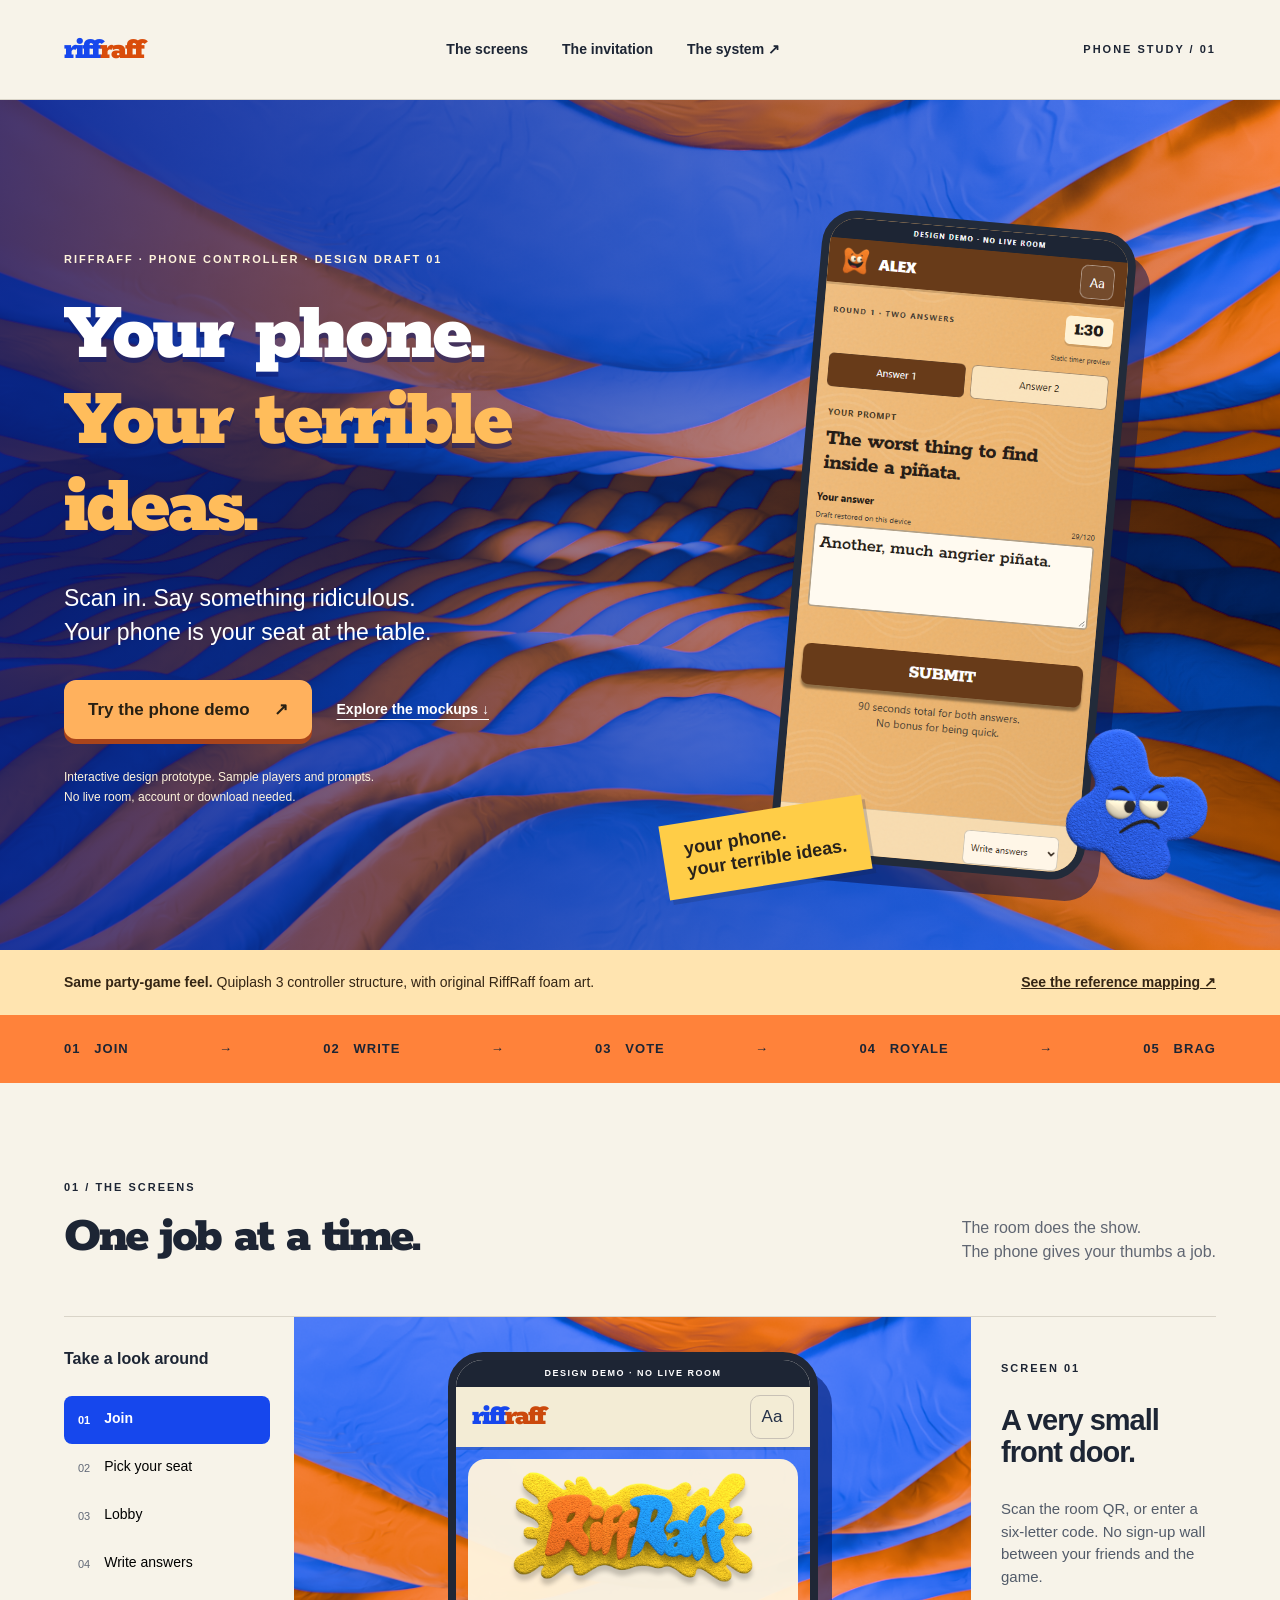
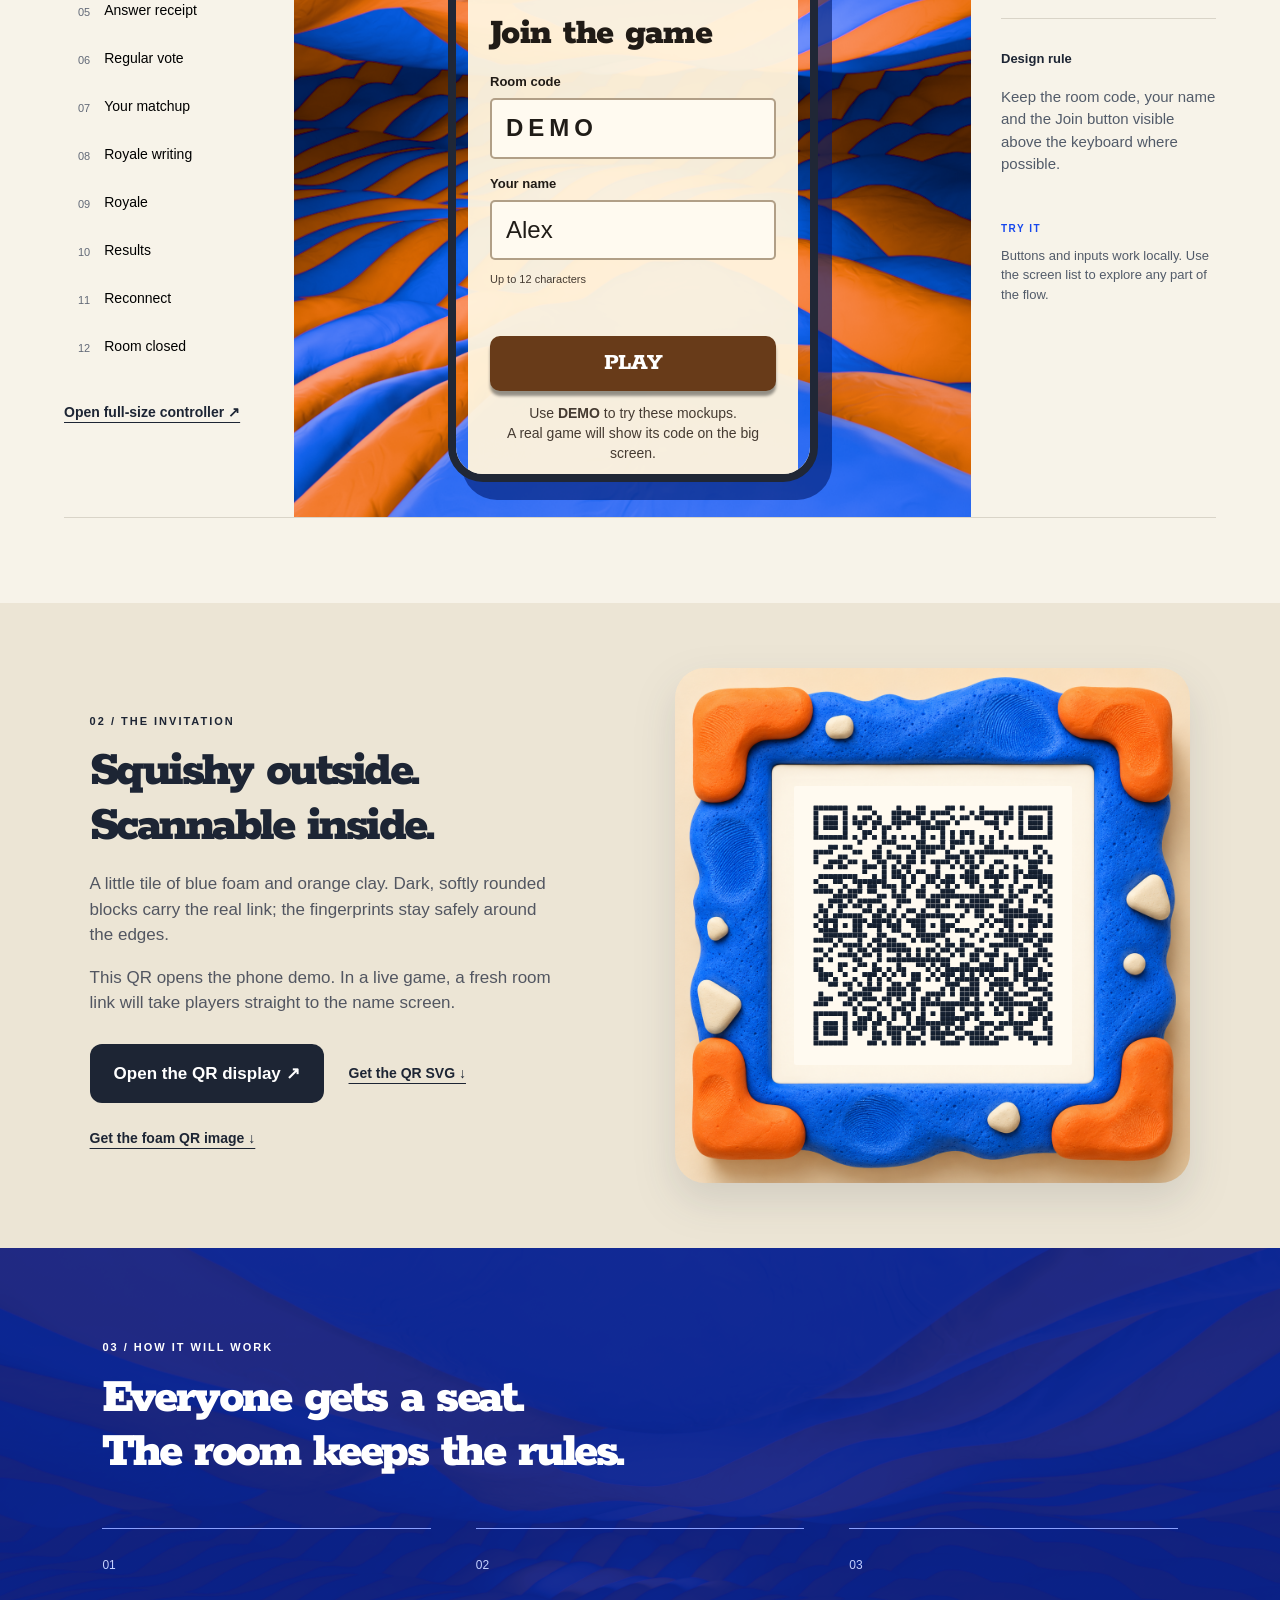
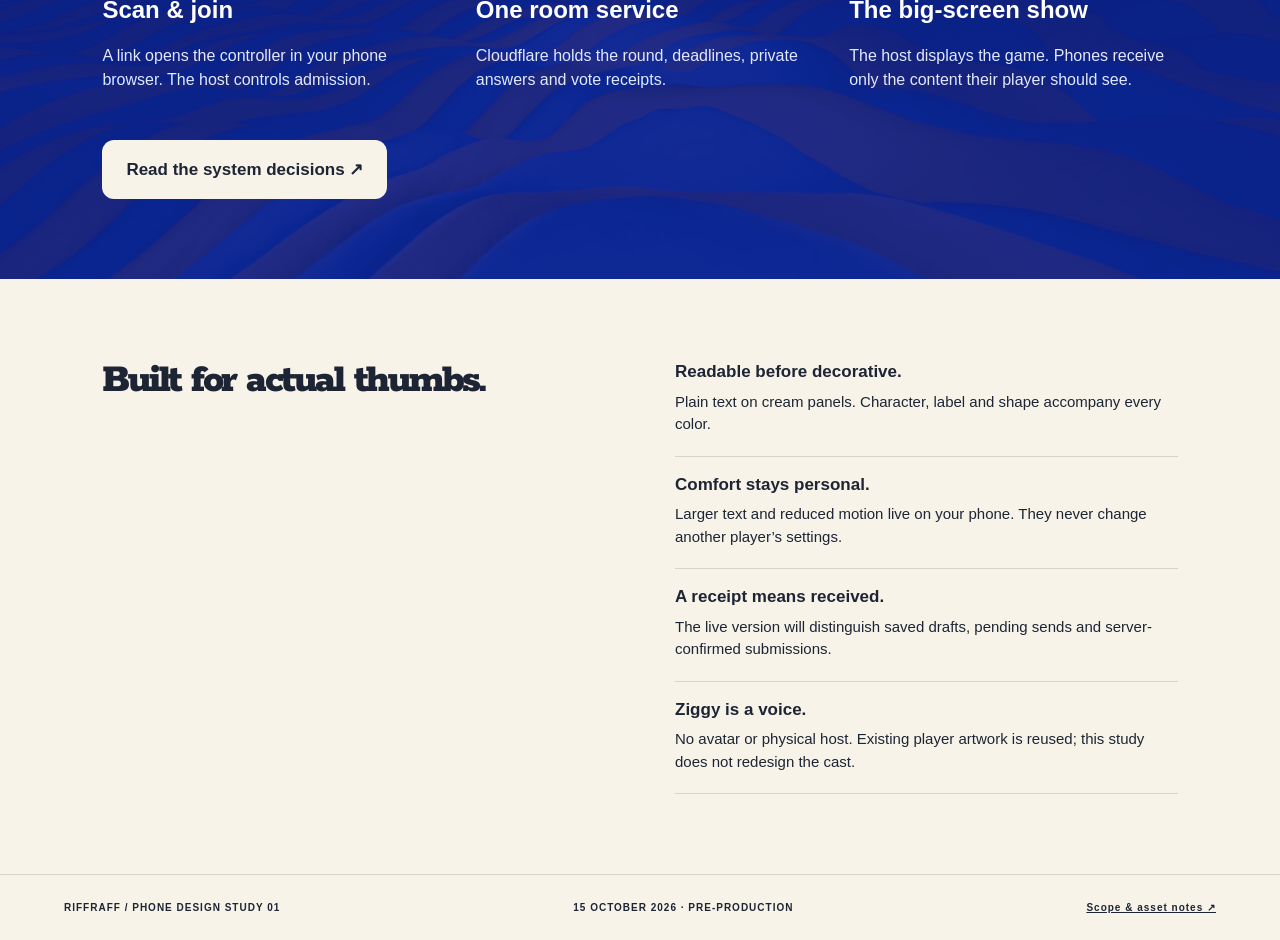
==== index.html @ ee5bdc45 "Add RiffRaff phone design prototype and clay QR invitation" ====
<!doctype html>
<html lang="en"><head><meta charset="utf-8"><meta name="viewport" content="width=device-width,initial-scale=1"><meta name="theme-color" content="#1647ed"><meta name="description" content="RiffRaff phone controller design studio. Explore the phone screens, clay QR invitation and proposed room system."><title>RiffRaff — Pocket-sized chaos.</title><link rel="stylesheet" href="style.css"><link rel="stylesheet" href="riffraff-skin.css"></head>
<body><a class="skip" href="#main">Skip to content</a><header class="site-header"><a class="wordmark" href="index.html">riff<span>raff</span></a><nav aria-label="Main"><a href="#screens">The screens</a><a href="#invitation">The invitation</a><a href="system.html">The system ↗</a></nav><span class="edition">PHONE STUDY / 01</span></header>
<main id="main"><section class="hero"><div class="hero-copy"><p class="eyebrow">RIFFRAFF · PHONE CONTROLLER · DESIGN DRAFT 01</p><h1>Your phone.<br><em>Your terrible ideas.</em></h1><p class="lead">Scan in. Say something ridiculous.<br>Your phone is your seat at the table.</p><div class="hero-actions"><a class="button dark" href="controller.html">Try the phone demo <span>↗</span></a><a class="text-link" href="#screens">Explore the mockups ↓</a></div><p class="small-note">Interactive design prototype. Sample players and prompts.<br>No live room, account or download needed.</p></div><div class="hero-stage"><div class="stage-caption"><span class="dot"></span> A LITTLE WEIRD. VERY EASY TO USE.</div><img class="preview-phone" src="assets/phone-writing-preview.png" alt="RiffRaff writing screen: orange character header, large prompt, cream answer field and broad Submit button"><img class="stage-friend" src="assets/02-cobalt.png" alt="Original blue unimpressed foam character"><span class="paper-tag">your phone.<br>your terrible ideas.</span></div></section>
<div class="reference-banner"><span><b>Same party-game feel.</b> Quiplash 3 controller structure, with original RiffRaff foam art.</span><a href="reference.html">See the reference mapping ↗</a></div><div class="flow-strip" aria-label="Game flow"><span>01 &nbsp; JOIN</span><i>→</i><span>02 &nbsp; WRITE</span><i>→</i><span>03 &nbsp; VOTE</span><i>→</i><span>04 &nbsp; ROYALE</span><i>→</i><span>05 &nbsp; BRAG</span></div>
<section class="screen-section" id="screens"><div class="section-heading"><div><p class="eyebrow">01 / THE SCREENS</p><h2>One job at a time.</h2></div><p>The room does the show.<br>The phone gives your thumbs a job.</p></div><div class="workbench"><aside class="screen-picker"><h3>Take a look around</h3><div id="screen-buttons"></div><a class="text-link" href="controller.html">Open full-size controller ↗</a></aside><div class="preview-mat"><iframe id="controller-preview" title="Interactive RiffRaff phone controller mockup" src="controller.html?embed=1&screen=join"></iframe></div><aside class="design-note"><p class="eyebrow" id="note-number">SCREEN 01</p><h3 id="note-title">A very small front door.</h3><p id="note-body">Scan the room QR, or enter a six-letter code. No sign-up wall between your friends and the game.</p><div class="note-rule"></div><h4>Design rule</h4><p id="note-rule">Keep the room code, your name and the Join button visible above the keyboard where possible.</p><div class="sample-notice">TRY IT<br><span>Buttons and inputs work locally. Use the screen list to explore any part of the flow.</span></div></aside></div></section>
<section class="qr-section" id="invitation"><div class="qr-copy"><p class="eyebrow">02 / THE INVITATION</p><h2>Squishy outside.<br>Scannable inside.</h2><p>A little tile of blue foam and orange clay. Dark, softly rounded blocks carry the real link; the fingerprints stay safely around the edges.</p><p>This QR opens the phone demo. In a live game, a fresh room link will take players straight to the name screen.</p><div class="hero-actions"><a class="button dark" href="qr.html">Open the QR display ↗</a><a class="text-link" href="assets/phone-demo-qr.svg" download>Get the QR SVG ↓</a><a class="text-link" href="assets/clay-foam-qr.png" download>Get the foam QR image ↓</a></div></div><a class="qr-art" href="controller.html?room=DEMO" aria-label="Open the phone demo"><img class="foam-frame" src="assets/foam-frame.png" alt="Handmade blue foam and tangerine clay invitation frame"><img class="qr-code" src="assets/phone-demo-qr.svg" alt="Scannable QR code linking to the RiffRaff phone demo"></a></section>
<section class="system-teaser"><p class="eyebrow">03 / HOW IT WILL WORK</p><h2>Everyone gets a seat.<br>The room keeps the rules.</h2><div class="system-flow"><div><span>01</span><h3>Scan & join</h3><p>A link opens the controller in your phone browser. The host controls admission.</p></div><div><span>02</span><h3>One room service</h3><p>Cloudflare holds the round, deadlines, private answers and vote receipts.</p></div><div><span>03</span><h3>The big-screen show</h3><p>The host displays the game. Phones receive only the content their player should see.</p></div></div><a class="button cream" href="system.html">Read the system decisions ↗</a></section>
<section class="design-principles"><h2>Built for actual thumbs.</h2><div><p><b>Readable before decorative.</b> Plain text on cream panels. Character, label and shape accompany every color.</p><p><b>Comfort stays personal.</b> Larger text and reduced motion live on your phone. They never change another player’s settings.</p><p><b>A receipt means received.</b> The live version will distinguish saved drafts, pending sends and server-confirmed submissions.</p><p><b>Ziggy is a voice.</b> No avatar or physical host. Existing player artwork is reused; this study does not redesign the cast.</p></div></section></main><footer><span>RIFFRAFF / PHONE DESIGN STUDY 01</span><span>15 OCTOBER 2026 · PRE-PRODUCTION</span><a href="README.txt">Scope & asset notes ↗</a></footer><script src="studio.js"></script></body></html>
---- style.css ----
@import url('./controller.css');
:root{--ink:#1d2534;--cream:#f7f3e9;--blue:#1647ed;--orange:#ff782d;--line:#d9d4c8}*{box-sizing:border-box}html{scroll-behavior:smooth}body{margin:0;background:var(--cream);color:var(--ink);font:17px/1.5 'Segoe UI',Arial,sans-serif}a{color:inherit}button,input,textarea,select{font:inherit}button,a,input,textarea,select{-webkit-tap-highlight-color:transparent}a:focus-visible,button:focus-visible,input:focus-visible,textarea:focus-visible,select:focus-visible{outline:3px solid #ee5c18;outline-offset:5px}.skip{position:absolute;top:-80px;left:16px;z-index:99;background:white;padding:12px}.skip:focus{top:8px}.site-header{min-height:100px;padding:20px 5%;display:flex;align-items:center;justify-content:space-between;border-bottom:1px solid var(--line);gap:24px}.wordmark{font-weight:950;font-size:32px;letter-spacing:-2px;text-decoration:none;color:var(--blue);line-height:1}.wordmark span{color:#d94c0a}.wordmark sup{display:block;color:#606879;font-size:9px;letter-spacing:1px;font-weight:600;margin-top:9px}nav{display:flex;gap:34px;font-size:14px;font-weight:650}nav a{text-decoration:none}nav a:hover{text-decoration:underline}.edition,.eyebrow{font-size:11px;font-weight:750;letter-spacing:2px}.hero{display:grid;grid-template-columns:1.12fr 1fr;min-height:770px;padding:65px 5% 55px;gap:40px;overflow:hidden}.hero-copy{align-self:center}.hero h1{font-size:clamp(48px,5.6vw,86px);line-height:1.01;letter-spacing:-5px;margin:25px 0 28px;font-weight:850}.hero em{font-style:normal;color:var(--blue)}.lead{font-size:23px;line-height:1.5;margin-bottom:30px}.hero-actions{display:flex;align-items:center;gap:25px;flex-wrap:wrap}.button{display:inline-flex;align-items:center;justify-content:center;gap:24px;padding:17px 24px;border-radius:12px;font-weight:700;text-decoration:none;border:0;cursor:pointer;min-height:52px;transition:transform .15s}.button:hover{transform:translateY(-2px)}.dark{background:var(--ink);color:#fff}.cream{background:var(--cream);color:var(--ink)}.text-link{font-size:14px;font-weight:700;text-underline-offset:5px}.small-note{font-size:12px;color:#666b74;line-height:1.7;margin-top:28px}.hero-stage{border-radius:36px;background:var(--blue) url('assets/clay-waves.png') center/cover;position:relative;min-height:650px;display:grid;place-items:center;padding:55px 30px 25px}.stage-caption{position:absolute;top:20px;left:24px;color:#fff;font-size:9px;letter-spacing:1.6px;font-weight:700}.dot{display:inline-block;width:7px;height:7px;background:#fbd85a;border-radius:50%;margin-right:8px}.hero-phone{width:288px;min-height:534px;background:#fff9ec;border:7px solid #1e2431;border-radius:38px;box-shadow:14px 18px 0 #11296188;transform:rotate(-5deg);text-align:center;padding:0 20px 18px;position:relative}.hardware{display:flex;justify-content:space-between;font-size:10px;font-weight:750;padding:12px 0}.phone-brand{font-weight:900;color:var(--blue);font-size:28px;letter-spacing:-2px}.phone-brand span{color:#d94c0a}.hero-character{display:block;width:145px;height:145px;object-fit:contain;margin:13px auto 8px}.hero-phone .eyebrow{font-size:8px;letter-spacing:1px}.hero-phone h2{font-size:27px;line-height:1.1;margin:12px 0;font-weight:850;letter-spacing:-1px}.hero-phone p:not(.eyebrow){font-size:12px;line-height:1.4}.lobby-chips{display:flex;flex-wrap:wrap;gap:6px;justify-content:center;margin:16px 0}.lobby-chips span{font-size:9px;font-weight:750;padding:5px 9px;border-radius:7px;background:#eedfca}.waiting-label{font-size:10px;font-weight:700;border-top:1px solid #dacfb9;padding:13px 0}.phone-home{width:80px;height:4px;background:#222;margin:8px auto 0;border-radius:4px}.stage-friend{position:absolute;width:170px;right:-28px;bottom:14px;transform:rotate(13deg)}.paper-tag{position:absolute;left:-20px;bottom:55px;padding:16px 22px;background:#ffcd47;transform:rotate(-9deg);font-size:18px;font-weight:850;line-height:1.2;box-shadow:3px 5px 0 #18234e33}.flow-strip{display:flex;justify-content:space-between;gap:15px;padding:24px 5%;background:#ff823a;font-size:13px;font-weight:800;letter-spacing:1px;overflow:auto}.flow-strip span{white-space:nowrap}.flow-strip i{font-style:normal}.screen-section{padding:85px 5%}.section-heading{display:flex;justify-content:space-between;align-items:end;margin-bottom:36px}.section-heading h2,.qr-section h2,.system-teaser h2,.design-principles h2{font-size:clamp(36px,4vw,60px);letter-spacing:-2.5px;line-height:1.07;margin:15px 0}.section-heading>p{font-size:16px;color:#606672}.workbench{display:grid;grid-template-columns:230px 1fr 245px;border-top:1px solid var(--line);border-bottom:1px solid var(--line);min-height:770px}.screen-picker{padding:30px 24px 30px 0}.screen-picker h3{font-size:16px;margin:0 0 25px}.screen-picker .text-link{display:block;margin-top:30px}.screen-choice{display:flex;gap:14px;width:100%;border:0;border-radius:8px;background:none;padding:12px 14px;text-align:left;font-size:14px;cursor:pointer;min-height:48px}.screen-choice span{color:#626977;font-size:11px;align-self:center}.screen-choice[aria-current="true"]{background:var(--blue);color:white;font-weight:750}.screen-choice[aria-current="true"] span{color:white}.preview-mat{background:#e5e1d7;display:flex;justify-content:center;align-items:center;padding:35px 15px;background-image:radial-gradient(#b8b5ab 1px,transparent 1px);background-size:12px 12px}.preview-mat iframe{width:370px;height:730px;border:8px solid #202736;border-radius:35px;background:#fff9ef;box-shadow:12px 15px 0 #26314a20;max-width:100%}.design-note{padding:32px 0 30px 30px}.design-note h3{font-size:29px;line-height:1.1;letter-spacing:-1px}.design-note p:not(.eyebrow){font-size:15px;color:#525b69}.design-note h4{font-size:13px}.note-rule{height:1px;background:var(--line);margin:30px 0}.sample-notice{font-size:10px;letter-spacing:1.5px;font-weight:800;margin-top:45px;color:var(--blue)}.sample-notice span{display:block;letter-spacing:0;font-size:13px;font-weight:400;color:#525b69;margin-top:10px}.qr-section{display:grid;grid-template-columns:1fr 1fr;gap:70px;align-items:center;background:#ece5d5;padding:65px 7%}.qr-copy p:not(.eyebrow){max-width:470px;color:#525661}.qr-copy .hero-actions{margin-top:28px}.qr-art{position:relative;display:block;width:100%;max-width:520px;aspect-ratio:1;margin:auto;filter:drop-shadow(0 18px 20px #1d253420)}.foam-frame{display:block;width:100%;border-radius:30px}.qr-code{position:absolute;top:23%;left:23%;width:54%;height:54%;border-radius:2px}.system-teaser{padding:80px 8%;background:#153cd2;color:#fff}.system-teaser h2{max-width:850px}.system-flow{display:grid;grid-template-columns:repeat(3,1fr);gap:45px;margin:48px 0 32px}.system-flow>div{border-top:1px solid #8aa0ff;padding-top:22px}.system-flow span{font-size:12px;color:#c5d1ff}.system-flow h3{font-size:24px;margin:15px 0}.system-flow p{color:#e2e8ff;font-size:16px}.design-principles{padding:65px 8%;display:grid;grid-template-columns:1fr 1fr;gap:70px}.design-principles h2{font-size:42px}.design-principles p{font-size:15px;border-bottom:1px solid var(--line);padding-bottom:20px}.design-principles b{display:block;font-size:17px;margin-bottom:6px}footer{padding:25px 5%;border-top:1px solid var(--line);display:flex;justify-content:space-between;gap:20px;font-size:10px;font-weight:700;letter-spacing:1px}.doc-main{max-width:1120px;padding:65px 30px;margin:auto}.doc-main h1{font-size:clamp(42px,6vw,76px);line-height:1.05;letter-spacing:-3px;max-width:900px}.doc-main h2{font-size:30px;margin-top:55px;line-height:1.2;letter-spacing:-1px}.doc-main p{max-width:850px}.decision{border-left:5px solid var(--blue);padding:15px 28px;background:#e6eafa;margin:35px 0}.decision strong{font-size:24px;display:block}.doc-main table{border-collapse:collapse;width:100%;font-size:15px}td,th{padding:18px 14px;text-align:left;border-bottom:1px solid var(--line);vertical-align:top}th{color:var(--blue)}.architecture{display:flex;gap:15px;align-items:center;margin:35px 0;background:#fff;padding:30px;border:1px solid var(--line);border-radius:18px}.architecture>div{flex:1}.architecture b{display:block;font-size:18px}.architecture span{font-size:13px;color:#586170}.doc-main li{margin:12px 0}.doc-main code{background:#e6e7ea;padding:2px 5px;overflow-wrap:anywhere}.qr-page{min-height:100dvh;text-align:center;display:flex;flex-direction:column;justify-content:center;align-items:center;padding:30px 20px;background:#f5ecd9}.qr-page h1{font-size:38px;line-height:1;margin:18px 0 12px}.qr-page .qr-art{width:min(75vw,570px);margin:15px auto}.qr-page p{margin:8px 0;font-size:14px}.qr-page .url{max-width:90vw;overflow-wrap:anywhere;font-size:12px}.qr-page .edition{margin:24px 0 0}.qr-page a{min-height:44px;display:inline-flex;align-items:center}.qr-page .qr-art{display:block}
@media(max-width:1100px){.edition{display:none}.workbench{grid-template-columns:190px 1fr}.design-note{grid-column:1/-1;padding:20px;display:grid;grid-template-columns:1fr 1fr;gap:0 30px}.design-note .note-rule,.design-note .sample-notice{display:none}.design-note h3{margin:5px 0}.hero{gap:25px}.hero h1{letter-spacing:-3px}.hero-stage{min-height:620px}.stage-friend{width:130px}.paper-tag{font-size:15px}.hero-actions{gap:17px}.qr-section{gap:30px}}
@media(max-width:760px){.site-header{padding:20px;min-height:90px;align-items:center}.wordmark{font-size:28px}nav{gap:16px;font-size:11px}nav a:first-child{display:none}.hero{grid-template-columns:1fr;padding:40px 20px 32px}.hero h1{font-size:57px}.lead{font-size:20px}.hero-stage{min-height:610px;margin-top:20px}.stage-friend{right:-10px}.paper-tag{left:-6px}.small-note{font-size:11px}.flow-strip{font-size:10px;gap:18px;padding:18px 20px}.screen-section{padding:55px 15px}.section-heading{display:block;padding:0 5px}.section-heading>p{font-size:14px}.workbench{display:flex;flex-direction:column}.screen-picker{padding:18px 0}.screen-picker h3{display:none}#screen-buttons{display:flex;overflow-x:auto;padding:3px;gap:5px}.screen-choice{min-width:max-content;width:auto;padding:10px 13px}.screen-picker .text-link{margin:14px 5px}.preview-mat{padding:24px 7px}.preview-mat iframe{height:730px}.design-note{display:block;padding:25px 8px}.qr-section{grid-template-columns:1fr;padding:45px 22px;gap:25px}.qr-section .qr-art{max-width:420px}.system-teaser{padding:50px 25px}.system-flow{grid-template-columns:1fr;gap:20px}.system-flow h3{margin:6px 0}.system-flow p{margin-top:5px}.design-principles{grid-template-columns:1fr;padding:40px 25px;gap:10px}footer{flex-direction:column;padding:25px}.architecture{flex-direction:column;align-items:flex-start}.architecture .arrow{transform:rotate(90deg)}.doc-main{padding:35px 20px}.doc-main table,.doc-main tbody,.doc-main tr,.doc-main td,.doc-main th{display:block}.doc-main thead{display:none}.doc-main tr{margin-bottom:20px;border-top:2px solid var(--blue)}.doc-main td{padding:10px}.qr-page .qr-art{width:min(92vw,570px)}}
@media(prefers-reduced-motion:reduce){html{scroll-behavior:auto}*,*::before,*::after{transition:none!important;animation:none!important}}
---- riffraff-skin.css ----
/* Original RiffRaff styling informed by the observed Quiplash 3 controller structure.
   No Jackbox images, code, or proprietary font files are distributed. */
@font-face{font-family:Rokkitt;src:url('assets/Rokkitt.ttf') format('truetype');font-style:normal;font-weight:100 900;font-display:swap}
.controller{background-color:var(--player,#efb56d);background-image:linear-gradient(115deg,#ffffff20,#ffffff00 45%,#0000000b),url('assets/foam-grain.svg');background-size:auto,220px 220px;color:#201b16}
.controller[data-screen=join],.controller[data-screen=closed]{background:#163ee6 url('assets/clay-waves.png') center/cover fixed;color:#fff}
.controller[data-screen=join] #app{background:#fff4ddf5;border-radius:18px;padding:10px 22px 24px;margin:12px auto 25px;color:#201b16;max-width:440px;width:calc(100% - 24px);box-shadow:0 8px 0 #071a6133}
.controller-top{margin:0 auto;max-width:none;padding:8px 16px;min-height:58px;background:#f3ecd5;box-shadow:0 3px 0 #0002;gap:12px}
.controller-top .mini-brand{font-family:Rokkitt,Georgia,serif;font-weight:900}
.controller-top.player-strip{background:var(--player-dark,#683b19);color:#fff;height:58px}
.controller-top.player-strip .mini-brand{font-family:'Segoe UI',Arial,sans-serif;display:flex;gap:10px;align-items:center;font-size:20px;letter-spacing:-.5px;color:white;text-transform:uppercase}
.controller-top .player-name{color:white}
.controller-top.player-strip .quiet-button{background:#ffffff15;border:1px solid #ffffff70;color:#fff}
.top-avatar{width:40px;height:40px;object-fit:contain}
.controller #app{padding:16px 12px 28px;max-width:500px}
.controller h1,.controller h2,.controller .primary,.controller .secondary,.controller .vote-choice{font-family:Rokkitt,Rockwell,Georgia,serif}
.controller h1{font-size:38px;letter-spacing:-.7px;line-height:1.03;font-weight:850;margin:20px 0}
.controller h2{font-size:29px;line-height:1.04;font-weight:750}
.controller .primary,.controller .secondary{font-family:Rokkitt,Georgia,serif;background:var(--player-dark,#683b19);border-radius:10px;color:#fff;box-shadow:0 5px 3px #0006;text-transform:uppercase;font-size:24px;line-height:1.1;min-height:52px;font-weight:750;letter-spacing:-.3px}
.controller .secondary{background:#fff5deeb;color:#3b291b;font-size:20px;box-shadow:0 4px 2px #0003}
.controller .primary:disabled{background:#d1c6b6;color:#5a534a;box-shadow:none}
.controller .hint,.controller .tiny,.controller .kicker,.controller .entry-meta,.controller .preview-label{color:#453b32}
.controller .hint{font-size:14px}
.controller .prompt-card{background:transparent;border:0;box-shadow:none;border-radius:0;padding:0 5px;margin:14px 0 20px}
.controller .prompt-card .kicker{font-size:11px;color:#483723;letter-spacing:1px}
.controller .prompt-card h2{font-size:29px;line-height:1.08;margin:10px 0;font-weight:750;color:#251d17}
.controller .vote-title{font-size:26px;margin:20px 5px 16px}
.controller .vote-choice{background:var(--player-dark,#683b19);color:#fff;border-radius:10px;box-shadow:0 5px 3px #0006;border:2px solid transparent;text-align:center;align-items:center;justify-content:center;min-height:83px;font-size:25px!important;font-weight:700;text-transform:uppercase;line-height:1.05;padding:14px 12px;margin:14px 0}
.controller .vote-choice .letter{font-family:'Segoe UI',Arial,sans-serif;font-size:11px;margin:0;flex-shrink:0}
.controller input[type=text],.controller textarea{background:#fffaf0;border:2px solid #6d512b88;border-radius:5px;font-size:24px;line-height:1.2;color:#201c17}
.controller textarea{min-height:100px;padding:9px 7px;font-family:Rokkitt,Georgia,serif;font-weight:600}
.controller label.field-label{margin:16px 0 6px}
.controller .entry-meta{margin:5px 0}
.controller .prompt-tabs{margin:5px 0 18px}
.controller .prompt-tab{background:#fff4d9bb;border:1px solid #5d422c88;color:#332719;border-radius:7px;min-height:44px}
.controller .prompt-tab[aria-pressed=true]{background:var(--player-dark);color:white}
.controller .timer{background:#fff2d4;border-radius:7px;font-family:Rokkitt,Georgia,serif;font-size:24px;padding:1px 12px;box-shadow:0 3px 0 #0002}
.controller .character-grid{gap:12px 5px;margin:20px 0;grid-template-columns:repeat(4,minmax(0,1fr))}
.controller .character-choice{background:none;border:2px solid transparent;border-radius:12px;box-shadow:none;min-height:94px;font-weight:700}
.controller .character-choice img{height:65px}
.controller .character-choice[aria-pressed=true]{border-color:#493522;background:#fff2d39c}
.controller .waiting-logo img,.controller .join-logo img{width:100%;height:185px;object-fit:cover;object-position:center;display:block;filter:drop-shadow(0 6px 2px #0003)}
.controller .join-logo{height:135px;margin:-10px 0 0;overflow:hidden}
.controller .join-logo img{height:135px;object-fit:cover}
.controller .waiting-logo{height:200px;display:grid;place-items:center;margin:12px 0}
.controller .waiting-copy{font-family:Rokkitt,Georgia,serif;font-size:25px;font-weight:650;line-height:1.15}
.controller .receipt{background:#fff6e6e6;border-radius:7px;font-family:Rokkitt,Georgia,serif;font-size:23px;border:1px solid #84694488;box-shadow:0 3px 0 #0002}
.controller .status-panel{background:#fff4ddb8;border-radius:9px}
.controller .royale-answer{background:#fff6e9e8;border:1px solid #86644377;border-radius:9px;box-shadow:0 3px 0 #0002}
.controller .royale-answer p{font-family:Rokkitt,Georgia,serif;font-size:24px;font-weight:650;line-height:1.1}
.controller .royale-answer.own-answer{background:#fff5db8a}
.controller .royale-answer .tiny{font-family:'Segoe UI',Arial,sans-serif;font-size:11px}
.controller .token-controls button{background:var(--player-dark);color:#fff;border:0;border-radius:7px;box-shadow:0 2px 0 #0002}
.controller .token-controls button:disabled{background:#ded2b9;color:#71665a;box-shadow:none}
.controller .token-summary{background:#fff0ca;border:1px solid #76552666;border-radius:7px}
.controller .controller-footer{border:0;border-top:1px solid #0002;background:#fff2d4a3;max-width:none;color:#33271c}
.controller .controller-footer a{color:#33271c}
.controller .controller-footer select{background:#fff6e7;color:#33271c}
.controller[data-screen=closed] .hint,.controller[data-screen=closed] .kicker{color:white}
.controller .score-number{color:var(--player-dark)}
.controller .rank-list li.self{background:#fff1d6}
.controller dialog{background:#fff5e4}
.controller dialog .primary{font-family:'Segoe UI',Arial,sans-serif;font-size:17px}
.controller .error{color:#7e2005;font-weight:750}
.controller.large .prompt-card h2{font-size:35px}.controller.large .vote-choice{font-size:30px!important}.controller.large .waiting-copy{font-size:30px}.controller.large .royale-answer p{font-size:29px!important}
.hero{background:#1439cf url('assets/clay-waves.png') center/cover;color:white;min-height:790px;position:relative}
.hero::before{content:'';position:absolute;inset:0;background:linear-gradient(90deg,#0b1b7abf,#0d25705e 50%,transparent);pointer-events:none}
.hero-copy,.hero-stage{position:relative;z-index:1}
.hero .eyebrow,.hero .small-note{color:#fff4dc}.hero h1{font-family:Rokkitt,Georgia,serif;font-size:clamp(60px,6.7vw,100px);letter-spacing:-3px;font-weight:900;text-shadow:0 5px 0 #0d1a6f88}.hero em{color:#ffbd5b}.hero .dark{background:#ffb15d;color:#282013;box-shadow:0 5px 0 #a9441b}
.hero-stage{background:none;border-radius:0;min-height:620px}.hero-stage .stage-caption{display:none}.hero-stage .preview-phone{width:315px;height:630px;max-width:94%;border:8px solid #222b3a;border-radius:35px;transform:rotate(5deg);box-shadow:16px 20px 0 #08145288;background:#efb56d}.hero-stage .stage-friend{bottom:4px;right:-8px;width:170px}.hero-stage .paper-tag{bottom:10px;left:-28px;color:#28221b}.site-header .wordmark{font-family:Rokkitt,Georgia,serif;font-weight:900}.site-header .wordmark sup{display:none}.section-heading h2,.qr-section h2,.system-teaser h2,.design-principles h2{font-family:Rokkitt,Georgia,serif;font-weight:850}.preview-mat{background:#1946db url('assets/clay-waves.png') center/cover}.preview-mat iframe{box-shadow:14px 18px 0 #001b7099}.system-teaser{background:linear-gradient(#0b218be8,#0b218be8),url('assets/clay-waves.png') center/cover}.reference-banner{margin:0;padding:22px 5%;background:#ffe4b0;color:#342514;display:flex;gap:25px;justify-content:space-between;align-items:center;font-size:14px}.reference-banner a{font-weight:800;white-space:nowrap}
@media(max-width:760px){.hero{padding:40px 20px 20px}.hero h1{font-size:68px}.hero-stage{margin-top:0;min-height:680px}.hero-stage .paper-tag{left:0;bottom:15px}.hero-stage .preview-phone{transform:rotate(3deg)}.reference-banner{display:block;padding:20px;font-size:13px}.reference-banner a{display:inline-block;margin-top:10px}.controller .waiting-logo img{height:180px}.hero-stage .stage-friend{width:135px;right:-12px}.controller .character-choice img{height:58px}}

.hero-stage img.preview-phone{object-fit:cover;object-position:top;height:auto;max-height:650px}
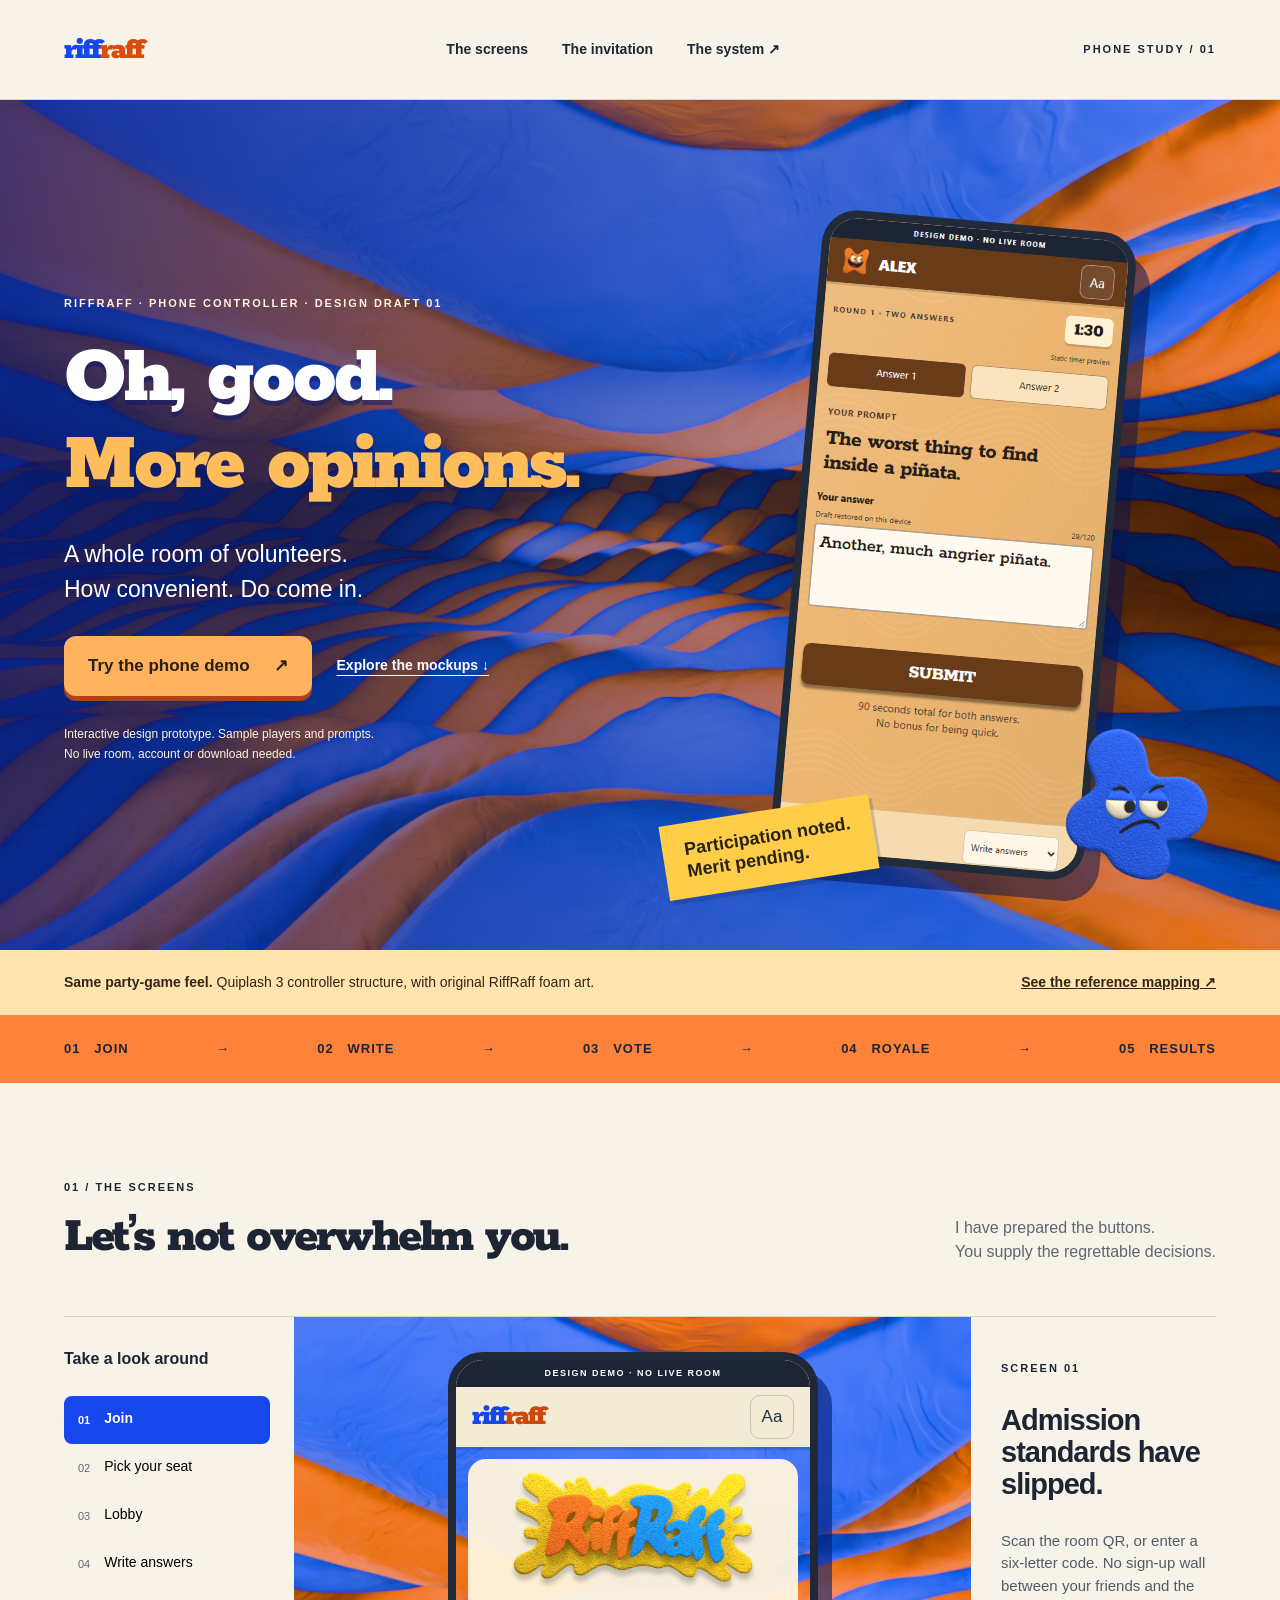
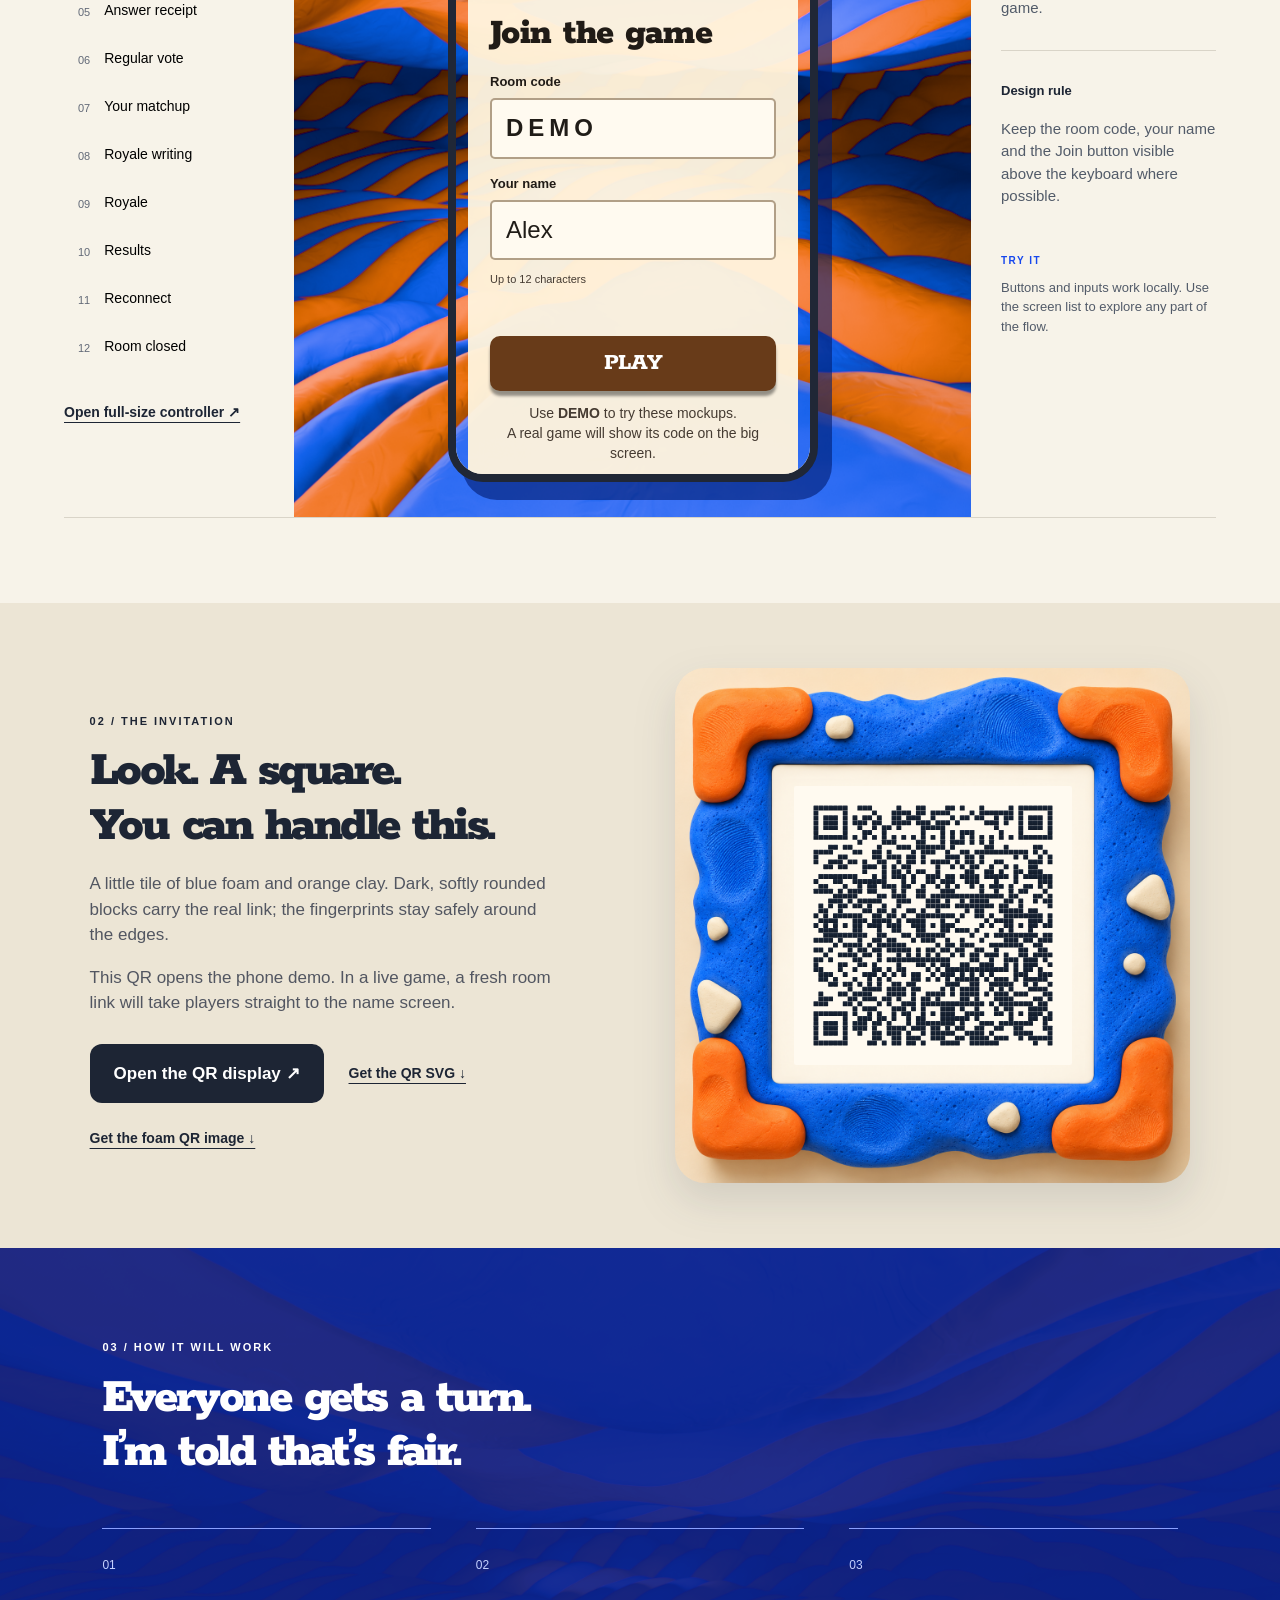
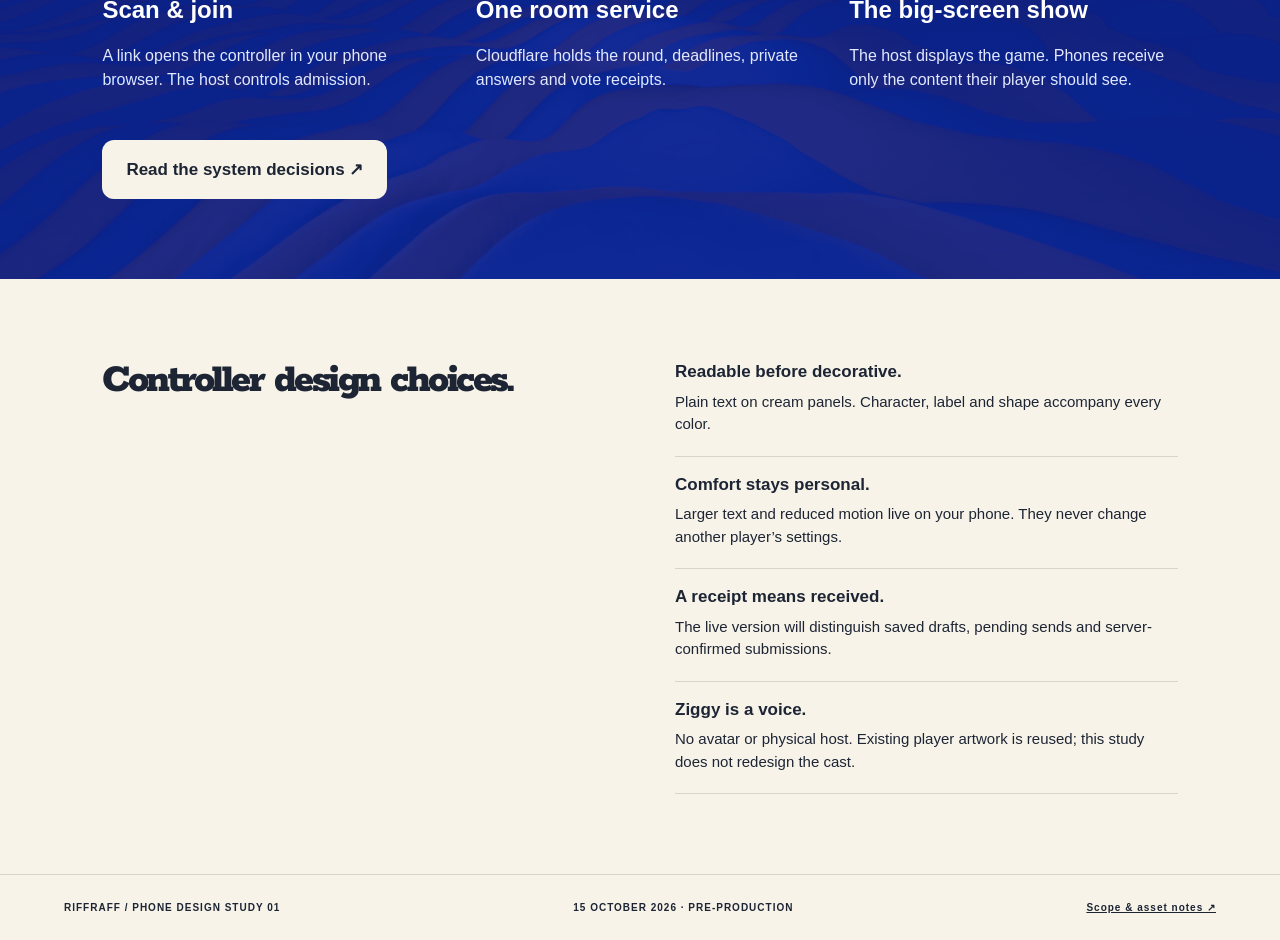
==== commit 56c9db93: "Give phone flavor copy a theatrical and petty Ziggy voice" ====
--- a/index.html
+++ b/index.html
@@ -1,9 +1,9 @@
 <!doctype html>
-<html lang="en"><head><meta charset="utf-8"><meta name="viewport" content="width=device-width,initial-scale=1"><meta name="theme-color" content="#1647ed"><meta name="description" content="RiffRaff phone controller design studio. Explore the phone screens, clay QR invitation and proposed room system."><title>RiffRaff — Pocket-sized chaos.</title><link rel="stylesheet" href="style.css"><link rel="stylesheet" href="riffraff-skin.css"></head>
+<html lang="en"><head><meta charset="utf-8"><meta name="viewport" content="width=device-width,initial-scale=1"><meta name="theme-color" content="#1647ed"><meta name="description" content="RiffRaff phone controller design studio. Explore the phone screens, clay QR invitation and proposed room system."><title>RiffRaff — Oh, good. More opinions.</title><link rel="stylesheet" href="style.css"><link rel="stylesheet" href="riffraff-skin.css"></head>
 <body><a class="skip" href="#main">Skip to content</a><header class="site-header"><a class="wordmark" href="index.html">riff<span>raff</span></a><nav aria-label="Main"><a href="#screens">The screens</a><a href="#invitation">The invitation</a><a href="system.html">The system ↗</a></nav><span class="edition">PHONE STUDY / 01</span></header>
-<main id="main"><section class="hero"><div class="hero-copy"><p class="eyebrow">RIFFRAFF · PHONE CONTROLLER · DESIGN DRAFT 01</p><h1>Your phone.<br><em>Your terrible ideas.</em></h1><p class="lead">Scan in. Say something ridiculous.<br>Your phone is your seat at the table.</p><div class="hero-actions"><a class="button dark" href="controller.html">Try the phone demo <span>↗</span></a><a class="text-link" href="#screens">Explore the mockups ↓</a></div><p class="small-note">Interactive design prototype. Sample players and prompts.<br>No live room, account or download needed.</p></div><div class="hero-stage"><div class="stage-caption"><span class="dot"></span> A LITTLE WEIRD. VERY EASY TO USE.</div><img class="preview-phone" src="assets/phone-writing-preview.png" alt="RiffRaff writing screen: orange character header, large prompt, cream answer field and broad Submit button"><img class="stage-friend" src="assets/02-cobalt.png" alt="Original blue unimpressed foam character"><span class="paper-tag">your phone.<br>your terrible ideas.</span></div></section>
-<div class="reference-banner"><span><b>Same party-game feel.</b> Quiplash 3 controller structure, with original RiffRaff foam art.</span><a href="reference.html">See the reference mapping ↗</a></div><div class="flow-strip" aria-label="Game flow"><span>01 &nbsp; JOIN</span><i>→</i><span>02 &nbsp; WRITE</span><i>→</i><span>03 &nbsp; VOTE</span><i>→</i><span>04 &nbsp; ROYALE</span><i>→</i><span>05 &nbsp; BRAG</span></div>
-<section class="screen-section" id="screens"><div class="section-heading"><div><p class="eyebrow">01 / THE SCREENS</p><h2>One job at a time.</h2></div><p>The room does the show.<br>The phone gives your thumbs a job.</p></div><div class="workbench"><aside class="screen-picker"><h3>Take a look around</h3><div id="screen-buttons"></div><a class="text-link" href="controller.html">Open full-size controller ↗</a></aside><div class="preview-mat"><iframe id="controller-preview" title="Interactive RiffRaff phone controller mockup" src="controller.html?embed=1&screen=join"></iframe></div><aside class="design-note"><p class="eyebrow" id="note-number">SCREEN 01</p><h3 id="note-title">A very small front door.</h3><p id="note-body">Scan the room QR, or enter a six-letter code. No sign-up wall between your friends and the game.</p><div class="note-rule"></div><h4>Design rule</h4><p id="note-rule">Keep the room code, your name and the Join button visible above the keyboard where possible.</p><div class="sample-notice">TRY IT<br><span>Buttons and inputs work locally. Use the screen list to explore any part of the flow.</span></div></aside></div></section>
-<section class="qr-section" id="invitation"><div class="qr-copy"><p class="eyebrow">02 / THE INVITATION</p><h2>Squishy outside.<br>Scannable inside.</h2><p>A little tile of blue foam and orange clay. Dark, softly rounded blocks carry the real link; the fingerprints stay safely around the edges.</p><p>This QR opens the phone demo. In a live game, a fresh room link will take players straight to the name screen.</p><div class="hero-actions"><a class="button dark" href="qr.html">Open the QR display ↗</a><a class="text-link" href="assets/phone-demo-qr.svg" download>Get the QR SVG ↓</a><a class="text-link" href="assets/clay-foam-qr.png" download>Get the foam QR image ↓</a></div></div><a class="qr-art" href="controller.html?room=DEMO" aria-label="Open the phone demo"><img class="foam-frame" src="assets/foam-frame.png" alt="Handmade blue foam and tangerine clay invitation frame"><img class="qr-code" src="assets/phone-demo-qr.svg" alt="Scannable QR code linking to the RiffRaff phone demo"></a></section>
-<section class="system-teaser"><p class="eyebrow">03 / HOW IT WILL WORK</p><h2>Everyone gets a seat.<br>The room keeps the rules.</h2><div class="system-flow"><div><span>01</span><h3>Scan & join</h3><p>A link opens the controller in your phone browser. The host controls admission.</p></div><div><span>02</span><h3>One room service</h3><p>Cloudflare holds the round, deadlines, private answers and vote receipts.</p></div><div><span>03</span><h3>The big-screen show</h3><p>The host displays the game. Phones receive only the content their player should see.</p></div></div><a class="button cream" href="system.html">Read the system decisions ↗</a></section>
-<section class="design-principles"><h2>Built for actual thumbs.</h2><div><p><b>Readable before decorative.</b> Plain text on cream panels. Character, label and shape accompany every color.</p><p><b>Comfort stays personal.</b> Larger text and reduced motion live on your phone. They never change another player’s settings.</p><p><b>A receipt means received.</b> The live version will distinguish saved drafts, pending sends and server-confirmed submissions.</p><p><b>Ziggy is a voice.</b> No avatar or physical host. Existing player artwork is reused; this study does not redesign the cast.</p></div></section></main><footer><span>RIFFRAFF / PHONE DESIGN STUDY 01</span><span>15 OCTOBER 2026 · PRE-PRODUCTION</span><a href="README.txt">Scope & asset notes ↗</a></footer><script src="studio.js"></script></body></html>
+<main id="main"><section class="hero"><div class="hero-copy"><p class="eyebrow">RIFFRAFF · PHONE CONTROLLER · DESIGN DRAFT 01</p><h1>Oh, good.<br><em>More opinions.</em></h1><p class="lead">A whole room of volunteers.<br>How convenient. Do come in.</p><div class="hero-actions"><a class="button dark" href="controller.html">Try the phone demo <span>↗</span></a><a class="text-link" href="#screens">Explore the mockups ↓</a></div><p class="small-note">Interactive design prototype. Sample players and prompts.<br>No live room, account or download needed.</p></div><div class="hero-stage"><div class="stage-caption"><span class="dot"></span> YOUR CONFIDENCE HAS BEEN LOGGED.</div><img class="preview-phone" src="assets/phone-writing-preview.png" alt="RiffRaff writing screen: orange character header, large prompt, cream answer field and broad Submit button"><img class="stage-friend" src="assets/02-cobalt.png" alt="Original blue unimpressed foam character"><span class="paper-tag">Participation noted.<br>Merit pending.</span></div></section>
+<div class="reference-banner"><span><b>Same party-game feel.</b> Quiplash 3 controller structure, with original RiffRaff foam art.</span><a href="reference.html">See the reference mapping ↗</a></div><div class="flow-strip" aria-label="Game flow"><span>01 &nbsp; JOIN</span><i>→</i><span>02 &nbsp; WRITE</span><i>→</i><span>03 &nbsp; VOTE</span><i>→</i><span>04 &nbsp; ROYALE</span><i>→</i><span>05 &nbsp; RESULTS</span></div>
+<section class="screen-section" id="screens"><div class="section-heading"><div><p class="eyebrow">01 / THE SCREENS</p><h2>Let’s not overwhelm you.</h2></div><p>I have prepared the buttons.<br>You supply the regrettable decisions.</p></div><div class="workbench"><aside class="screen-picker"><h3>Take a look around</h3><div id="screen-buttons"></div><a class="text-link" href="controller.html">Open full-size controller ↗</a></aside><div class="preview-mat"><iframe id="controller-preview" title="Interactive RiffRaff phone controller mockup" src="controller.html?embed=1&screen=join"></iframe></div><aside class="design-note"><p class="eyebrow" id="note-number">SCREEN 01</p><h3 id="note-title">Admission standards have slipped.</h3><p id="note-body">Scan the room QR, or enter a six-letter code. No sign-up wall between your friends and the game.</p><div class="note-rule"></div><h4>Design rule</h4><p id="note-rule">Keep the room code, your name and the Join button visible above the keyboard where possible.</p><div class="sample-notice">TRY IT<br><span>Buttons and inputs work locally. Use the screen list to explore any part of the flow.</span></div></aside></div></section>
+<section class="qr-section" id="invitation"><div class="qr-copy"><p class="eyebrow">02 / THE INVITATION</p><h2>Look. A square.<br>You can handle this.</h2><p>A little tile of blue foam and orange clay. Dark, softly rounded blocks carry the real link; the fingerprints stay safely around the edges.</p><p>This QR opens the phone demo. In a live game, a fresh room link will take players straight to the name screen.</p><div class="hero-actions"><a class="button dark" href="qr.html">Open the QR display ↗</a><a class="text-link" href="assets/phone-demo-qr.svg" download>Get the QR SVG ↓</a><a class="text-link" href="assets/clay-foam-qr.png" download>Get the foam QR image ↓</a></div></div><a class="qr-art" href="controller.html?room=DEMO" aria-label="Open the phone demo"><img class="foam-frame" src="assets/foam-frame.png" alt="Handmade blue foam and tangerine clay invitation frame"><img class="qr-code" src="assets/phone-demo-qr.svg" alt="Scannable QR code linking to the RiffRaff phone demo"></a></section>
+<section class="system-teaser"><p class="eyebrow">03 / HOW IT WILL WORK</p><h2>Everyone gets a turn.<br>I’m told that’s fair.</h2><div class="system-flow"><div><span>01</span><h3>Scan & join</h3><p>A link opens the controller in your phone browser. The host controls admission.</p></div><div><span>02</span><h3>One room service</h3><p>Cloudflare holds the round, deadlines, private answers and vote receipts.</p></div><div><span>03</span><h3>The big-screen show</h3><p>The host displays the game. Phones receive only the content their player should see.</p></div></div><a class="button cream" href="system.html">Read the system decisions ↗</a></section>
+<section class="design-principles"><h2>Controller design choices.</h2><div><p><b>Readable before decorative.</b> Plain text on cream panels. Character, label and shape accompany every color.</p><p><b>Comfort stays personal.</b> Larger text and reduced motion live on your phone. They never change another player’s settings.</p><p><b>A receipt means received.</b> The live version will distinguish saved drafts, pending sends and server-confirmed submissions.</p><p><b>Ziggy is a voice.</b> No avatar or physical host. Existing player artwork is reused; this study does not redesign the cast.</p></div></section></main><footer><span>RIFFRAFF / PHONE DESIGN STUDY 01</span><span>15 OCTOBER 2026 · PRE-PRODUCTION</span><a href="README.txt">Scope & asset notes ↗</a></footer><script src="studio.js"></script></body></html>
--- a/riffraff-skin.css
+++ b/riffraff-skin.css
@@ -70,3 +70,5 @@
 @media(max-width:760px){.hero{padding:40px 20px 20px}.hero h1{font-size:68px}.hero-stage{margin-top:0;min-height:680px}.hero-stage .paper-tag{left:0;bottom:15px}.hero-stage .preview-phone{transform:rotate(3deg)}.reference-banner{display:block;padding:20px;font-size:13px}.reference-banner a{display:inline-block;margin-top:10px}.controller .waiting-logo img{height:180px}.hero-stage .stage-friend{width:135px;right:-12px}.controller .character-choice img{height:58px}}
 
 .hero-stage img.preview-phone{object-fit:cover;object-position:top;height:auto;max-height:650px}
+
+.controller .flavor{font-family:Rokkitt,Georgia,serif;font-size:23px;font-weight:650;line-height:1.15;margin:18px 6px}.controller.large .flavor{font-size:29px}
